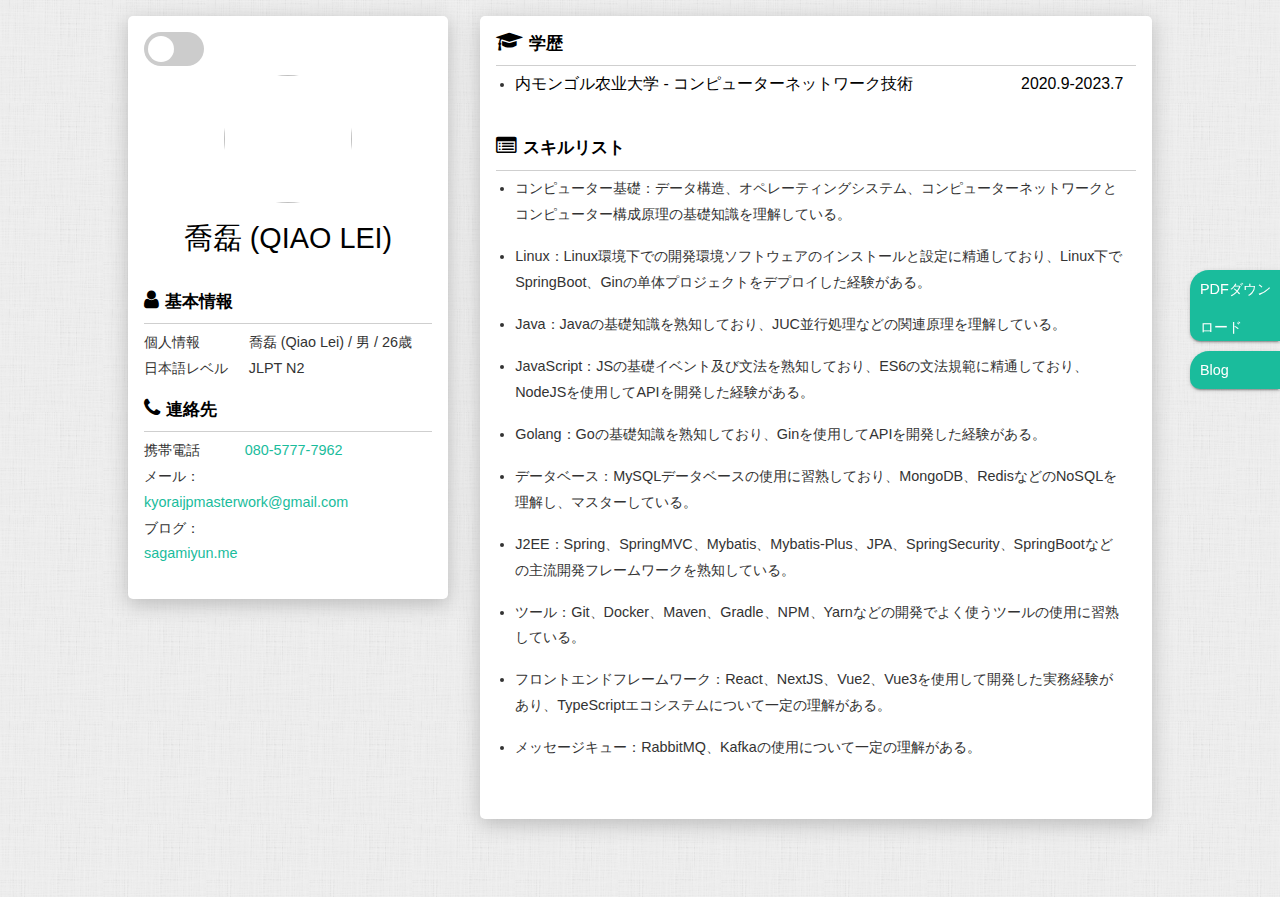
==== index.html @ c4b9f9a9 "honyaku kanryoshimashita futatsu upload" ====
<!DOCTYPE html>
<html lang="ja-JP">
<head>
    <meta http-equiv="Content-Type" content="text/html; charset=UTF-8">

    <meta http-equiv="Content-Type" content="text/html;charset=utf-8">
    <meta http-equiv="Content-Language" contect="ja-JP">
    <meta name="viewport" content="width=device-width, initial-scale=1, user-scalable=no">
    <title>乔磊 (Qiao Lei) の個人履歴</title>
    <meta name="keywords" content="乔磊,砂岩弥云,個人ホームページ,履歴書,qiaolei，乔磊の個人履歴">
    <meta name="description" content="乔磊 (Qiao Lei) の個人履歴">
    <meta name="author" content="乔磊,sagamiyunwork@gmail.com">

    <link rel="shortcuticon" href="https://sagamiyun.cn/upload/2022/01/16434626349846180b28afb52b27ca38af54a1e8e000f28aa-0efc6062929f46db9b13eacee7b49ce8.jpg">
    <meta name="viewport" content="width=device-width, initial-scale=1.0, maximum-scale=1.0, minimum-scale=1.0, user-scalable=no">
    <meta name="apple-mobile-web-app-status-bar-style" content="black">
    <meta name="format-detection" content="email=no">
    <meta name="apple-mobile-web-app-capable" content="yes">
    <meta name="format-detection" content="telephone=no">
    <meta name="renderer" content="webkit">
    <meta name="apple-mobile-web-app-status-bar-style" content="black">
    <meta name="apple-mobile-web-app-title" content="Amaze UI">
    <meta http-equiv="Cache-Control" content="no-cache, no-store, must-revalidate">
    <meta http-equiv="Pragma" content="no-cache">
    <meta http-equiv="Expires" content="0">

    <link rel="shortcut icon" href="https://sagamiyun.cn/upload/2022/01/16434626349846180b28afb52b27ca38af54a1e8e000f28aa-0efc6062929f46db9b13eacee7b49ce8.jpg" type="image/x-icon">
    <link rel="stylesheet" href="./乔磊_files/typo.css">
    <link rel="stylesheet" href="./乔磊_files/font-awesome.min.css">
    <link rel="stylesheet" href="./乔磊_files/index.css">
    <script src="./乔磊_files/push.js.下载"></script><script charset="utf-8" src="./乔磊_files/UrlChangeTracker.js.下载"></script><script src="./乔磊_files/hm.js.下载"></script><script>
        function loading2() {
            document.getElementsByClassName('avatar')[0].style.display = 'block';
            document.getElementsByClassName('loading')[0].style.display = 'none';
        }
    </script>
    <script>
        var _hmt = _hmt || [];
        (function() {
            var hm = document.createElement("script");
            var s = document.getElementsByTagName("script")[0];
            s.parentNode.insertBefore(hm, s);
        })();
    </script>

</head>

<body>

<header class="header"></header>

<article class="container">
    <section class="side" id="side" >

        <label class="switch" style="display: none;" onchange="switchFixed()">
            <script type="text/javaScript">
                function switchFixed() {
                    var value = document.getElementById('side').style.position === 'fixed' ? 'absolute' : 'fixed';
                    document.getElementById('side').style.position = value;
                }
            </script>
            <input id="cb" type="checkbox">
            <span class="slider round"></span>
        </label>
        <style>

            @font-face {
                font-family: 'FontAwesome';
                src: url('./乔磊_files/fonts/fontawesome-webfont.eot?v=4.7.0');
                src: url('./乔磊_files/fonts/fontawesome-webfont.eot?#iefix&v=4.7.0') format('embedded-opentype'), url('./乔磊_files/fonts/fontawesome-webfont.woff2?v=4.7.0') format('woff2'), url('./乔磊_files/fonts/fontawesome-webfont.woff?v=4.7.0') format('woff'), url('./乔磊_files/fonts/fontawesome-webfont.ttf?v=4.7.0') format('truetype'), url('./乔磊_files/fonts/fontawesome-webfont.svg?v=4.7.0#fontawesomeregular') format('svg');
                font-weight: normal;
                font-style: normal;
            }

            .icon{
                font-family: FontAwesome;
            }

            @media (min-width: 750px) {
                .switch {
                    position: relative;
                    display: inline-block !important;
                    width: 60px;
                    height: 34px;
                }

                .switch input {
                    display: none;
                }

                .slider {
                    position: absolute;
                    cursor: pointer;
                    top: 0;
                    left: 0;
                    right: 0;
                    bottom: 0;
                    background-color: #ccc;
                    -webkit-transition: .4s;
                    transition: .4s;
                }

                .slider:before {
                    position: absolute;
                    content: "";
                    height: 26px;
                    width: 26px;
                    left: 4px;
                    bottom: 4px;
                    background-color: white;
                    -webkit-transition: .4s;
                    transition: .4s;
                }

                input:checked + .slider {
                    background-color: #1abc9c;
                }

                input:focus + .slider {
                    box-shadow: 0 0 1px #1abc9c;
                }

                input:checked + .slider:before {
                    -webkit-transform: translateX(26px);
                    -ms-transform: translateX(26px);
                    transform: translateX(26px);
                }

                .slider.round {
                    border-radius: 34px;
                }

                .slider.round:before {
                    border-radius: 50%;
                }
            }
        </style>
        <section class="me">
            <section class="portrait">
                <div class="loading" style="display: none;">
                    <span></span>
                    <span></span>
                    <span></span>
                    <span></span>
                    <span></span>
                </div>
                <img class="avatar" src="https://img.sagamiyun.cn//img/202212170943982.jpg" onload="loading2()" style="display: block;">
            </section>

            <h1 class="name">喬磊 (QIAO LEI)</h1>
            </section>

        <section class="profile info-unit">
            <h2>
                <i class="fa fa-user" aria-hidden="true"></i>基本情報</h2>
            <hr>
            <ul>
                <li>
                    <label>個人情報</label>
                    <span>喬磊 (Qiao Lei) / 男 / 26歳</span>
                </li>
                <li>
                    <label>日本語レベル</label>
                    <span>JLPT N2</span>
                </li>
            </ul>
        </section>

        <section class="contact info-unit">
            <h2>
                <i class="fa fa-phone" aria-hidden="true"></i>連絡先</h2>
            <hr>
            <ul>
                <li><label>携帯電話</label><a href="tel:080-5777-7962" target="_blank">080-5777-7962</a></li>
                <li><label>メール：</label><br><a href="mailto:kyoraijpmasterwork@gmail.com" target="_blank">kyoraijpmasterwork@gmail.com</a></li>
                <li><label>ブログ：</label><br><a href="https://sagamiyun.me/" target="_blank">sagamiyun.me</a></li>
                </ul>
        </section>

        <section class="qrcode info-unit">
            </section>

        </section>

    <section class="main">

        <section class="edu info-unit">
            <h2>
                <i class="fa fa-graduation-cap" aria-hidden="true"></i>学歴</h2>
            <hr>

            <ul>
                <li>
                    <h3>
                        <span>内モンゴル农业大学 - コンピューターネットワーク技術</span>
                        <time>2020.9-2023.7</time>
                    </h3>

                </li>
            </ul>

        </section>
        <br>
        <section class="edu info-unit">
            <h2>
                <i class="fa fa-list-alt" aria-hidden="true"></i>スキルリスト</h2>
            <hr>
            <ul class="info-content">
                <li>コンピューター基礎：データ構造、オペレーティングシステム、コンピューターネットワークとコンピューター構成原理の基礎知識を理解している。</li>
                <li>Linux：Linux環境下での開発環境ソフトウェアのインストールと設定に精通しており、Linux下でSpringBoot、Ginの单体プロジェクトをデプロイした経験がある。</li>
                <li>Java：Javaの基礎知識を熟知しており、JUC並行処理などの関連原理を理解している。</li>
                <li>JavaScript：JSの基礎イベント及び文法を熟知しており、ES6の文法規範に精通しており、NodeJSを使用してAPIを開発した経験がある。</li>
                <li>Golang：Goの基礎知識を熟知しており、Ginを使用してAPIを開発した経験がある。</li>
                <li>データベース：MySQLデータベースの使用に習熟しており、MongoDB、RedisなどのNoSQLを理解し、マスターしている。</li>
                <li>J2EE：Spring、SpringMVC、Mybatis、Mybatis-Plus、JPA、SpringSecurity、SpringBootなどの主流開発フレームワークを熟知している。</li>
                <li>ツール：Git、Docker、Maven、Gradle、NPM、Yarnなどの開発でよく使うツールの使用に習熟している。</li>
                <li>フロントエンドフレームワーク：React、NextJS、Vue2、Vue3を使用して開発した実務経験があり、TypeScriptエコシステムについて一定の理解がある。</li>
                <li>メッセージキュー：RabbitMQ、Kafkaの使用について一定の理解がある。</li>
            </ul>

        </section>

        <br/>

        <!-- <section class="work info-unit">
            <h2>
                <i class="fa fa-shopping-bag" aria-hidden="true"></i>職務経歴</h2>
            <hr/>
            <ul>
                <li>
                    <h3>
                        <span>天津讯雅时空科技有限责任公司</span>
                        <time>2022.6 - 2022.9</time>
                    </h3>
                    <ul class="info-content">
                        Java開発インターンエンジニア
                    </ul>
                </li>

                <li>
                    <h3>
                        <span>内蒙古环之宇科技有限责任公司</span>
                        <time>2023.2 - 2024.6</time>
                    </h3>
                    <ul class="info-content">
                        Java開発エンジニア
                    </ul>
                </li>

            </ul>
        </section> -->


        <!-- <br>

        <section class="project info-unit">
            <h2>
                <i class="fa fa-terminal" aria-hidden="true"></i>プロジェクト経験</h2>
            <hr>
            <ul>
                <li>
                    <h3>
                        <span>太陽光発電レポートプロジェクト</span>
                        <time>2023.2-2023.6</time>
                    </h3>
                    <ul class="info-content">
                        <li>技術スタック：Java（SpringBoot）、Reportico、SmartReal データベース</li>
                        <li>
                            <i class="fa fa-paper-plane-o" aria-hidden="true">
                                実現機能
                            </i>
                            <ul>
                                <li>エネルギー消費トレンドレポート機能の開発：エネルギー消費の時間変化のトレンドを表示し、異常な変動や改善の余地を特定するのに役立ちます。</li>
                                <li>エネルギー消費比率レポート機能の開発：異なるエネルギータイプまたは設備/エリアのエネルギー消費比率を表示し、エネルギー消費量の多いユーザーを特定するのに役立ちます。</li>
                                <li>データクレンジングおよび変換機能の開発：収集されたデータに対して、異常値の除去、欠損値の補完、単位変換などのクレンジング、変換、および標準化を実行します。</li>
                                <li>ネットワークアプリケーションで複数のExcelレポートを効率的に取得し、データ入力効率を向上させ、人的エラーを削減するExcelファイル入力ツールの開発。</li>
                                <li>SmartRealデータベースドキュメントを調査し、SmartRealデータベースがローカルJDBC接続をサポートしていない問題を解決し、C言語でデータを読み取ります。</li>
                                <li>C言語とSpringBoot間のデータ統合方法を調査および検証し、技術的な課題を克服し、安定したデータ統合インフラストラクチャを確立します。</li>
                            </ul>
                            <br/>
                            <i class="fa fa-cogs">
                                応用技術
                            </i>
                            <ul>
                                <li>SpringBoot</li>
                                <li>Mybatis-Plus</li>
                                <li>MySQL</li>
                                <li>React</li>
                                <li>Axios</li>
                                <li>SmartReal</li>
                                <li>Reportico</li>
                            </ul>
                            <br>
                        </li>
                        <ul>
                            <li>プロジェクトの開発とテストを担当</li>
                        </ul>
                    </ul>
                </li>
                <br>

                <li>
                    <h3>
                        <span>政府グリッドプロジェクト</span>
                        <time>2023.5-2023.12</time>
                    </h3>
                    <ul class="info-content">
                        <li>技術スタック：Java（SpringBoot）、JavaScript、API開発</li>
                        <li>
                            <i class="fa fa-paper-plane-o" aria-hidden="true">
                                実現機能
                            </i>
                            <ul>
                                <li>住宅/コミュニティ管理機能の開発：住宅の情報を統計およびログインすると同時に、住宅内の人口情報をログインする</li>
                                <li>データダッシュボードの実現と応用への参加：Eachatとデータ統計インターフェースのクエリを通じて、Geoseverの地図でデータとグラフを視覚化して表示する</li>
                                <li>グリッド担当者プロセス機能の開発：WeChatSmallAPPにログインした情報を、プロセス機能を通じて対応する情報をグリッド担当者の審査に提出し、承認または却下する</li>
                                <li>特別な人口管理機能の開発：犯罪者人口、エイズ人口、管理対象人口などの地域内の表示およびログイン管理を担当する機能</li>
                                <li>フロントエンドプロジェクトでCesiumを使用して、都市部の実際のシーンを再現するために、ネットワーク上に建物の詳細な3Dモデルを表示します。</li>
                                <li>グリッド管理者データをシステムに効率的に登録するためのバッチインポートアプリケーションインターフェースの開発。</li>
                                <li>高徳地図検索アプリケーションインターフェースを組み合わせて、ほぼリアルタイムの地図情報更新を実現するために、地図データを定期的にポーリングする機能を実装します。</li>
                            </ul>
                            <br/>
                            <i class="fa fa-cogs">
                                応用技術
                            </i>
                            <ul>
                                <li>SpringBoot</li>
                                <li>MyBatis-Plus</li>
                                <li>React</li>
                                <li>MySQL</li>
                                <li>WeChatSmallAPP</li>
                                <li>GeoSever</li>
                                <li>Flowable</li>
                                <li>Cesium</li>
                            </ul>
                            <br>
                        </li>
                        <ul>
                            <li>プロジェクトの開発とテストを担当</li>
                        </ul>
                    </ul>
                </li>

                <br>

                <li>
                    <h3>
                        <span>統合AIツール統合プラットフォーム</span>
                        <time>2023.10-2024.4</time>
                    </h3>
                    <ul class="info-content">
                        <li>技術スタック：Golang (Gin)、JavaScript/TypeScript (NextJS)、AITools（Stable Diffusion、ChatGPT、Midjourney）</li>
                        <li>
                            <i class="fa fa-paper-plane-o" aria-hidden="true">
                                実現機能
                            </i>
                            <ul>
                                <li>ユーザー残高およびトークン残高管理機能の開発：残高管理を通じてユーザーが利用可能なトークンを制御および表示する</li>
                                <li>Supervisorを介したリモートStable Diffusion複数のインスタンスの監視と管理の実現</li>
                                <li>オンラインMidjourney画像生成プラットフォームの開発と構築</li>
                                <li>ChatGPT APIトークン管理および配布プラットフォームのデプロイと統合</li>
                                <li>GoAdminとNextJSを使用して、Stable Diffusion ToCプラットフォームの複数のAPIリクエスト、並行処理、およびブロッキングキュー機能を再構築します。</li>
                                <li>、オンラインMidjourney画像生成プラットフォーム、NextChat、Midjourney Webアプリケーションを含む、包括的な人工知能フルスタックプラットフォームを構築します。</li>
                            </ul>
                            <br/>
                            <i class="fa fa-cogs">
                                応用技術
                            </i>
                            <ul>
                                <li>Gin</li>
                                <li>Gorm</li>
                                <li>MySQL</li>
                                <li>Vue3</li>
                                <li>Supervisor</li>
                                <li>NextJS</li>
                                <li>Stable Diffusion</li>
                                <li>ChatGPT</li>
                                <li>Midjourney</li>
                            </ul>
                            <br>
                        </li>
                        <ul>
                            <li>プロジェクトの開発、テスト、およびデプロイを担当</li>
                        </ul>
                    </ul>
                </li>

                <br>

                <li>
                    <h3>
                        <span>ローコードプラットフォーム開発プロジェクト</span>
                        <time>2024.3-2024.6</time>
                    </h3>
                    <ul class="info-content">
                        <li>技術スタック：Java（SpringBoot）、JavaScript/TypeScript（NodeJS）、RabbitMQ</li>
                        <li>
                            <i class="fa fa-paper-plane-o" aria-hidden="true">
                                実現機能
                            </i>
                            <ul>
                                <li>RabbitMQに基づいてメッセージキュー機能を開発：メッセージの公開、購読、および配布を実現する</li>
                                <li>SpringBootとNodeJS相互のクエリインターフェースと対応するインターフェースセキュリティ権限の開発を設計する</li>
                                <li>ローコードプラットフォームの統合インターフェース、一部のアーキテクチャ設計、NodeJSインターフェースの統合を設計する。</li>
                                <li>NodeJSメタデータ構造を設計し、インターフェースモードを通じてERモデルの追加削除機能をSpringBootエンドに公開する</li>
                                <li>NodeJSの基本的なCRUDインターフェーステンプレートを開発し、ERモデルの変更後、クエリ追加インターフェースを更新し、ワイルドカードをマッチングする方法でSpringBootのリクエストをNodeJSエンドにプロキシする</li>
                                <li>ユーザー向けのFlowableプロセスデザイナーと管理機能を開発する</li>
                            </ul>
                            <br/>
                            <i class="fa fa-cogs">
                                応用技術
                            </i>
                            <ul>
                                <li>SpringBoot</li>
                                <li>MySQL</li>
                                <li>RabbitMQ</li>
                                <li>React</li>
                                <li>Sequelize</li>
                                <li>Jest</li>
                                <li>Flowable</li>
                            </ul>
                            <br>
                        </li>
                        <ul>
                            <li>プロジェクトの開発とテストを担当</li>
                        </ul>
                    </ul>
                </li>
            </ul>
        </section> -->
        </section>
    </article>
<aside>
    <ul>
        <li>
            <a href="https://cdn.statically.io/gh/sagamiyun/sagamiyun.github.io/main/sagamiyuncurriculum_vitae.pdf" target="_blank">PDFダウンロード</a>
        </li>
        <li>
            <a href="https://sagamiyun.me/" target="_blank">Blog</a>
        </li>
    </ul>
</aside>

<br>
<br>
<br>

<script src="./乔磊_files/index.js.下载"></script>


</body>
</html>
---- 乔磊_files/typo.css ----
@charset "utf-8";

/* 防止用户自定义背景颜色对网页的影响，添加让用户可以自定义字体 */
html {
  color: #333;
  background: #fff;
  -webkit-text-size-adjust: 100%;
  -ms-text-size-adjust: 100%;
  text-rendering: optimizelegibility;
}

/* 如果你的项目仅支持 IE9+ | Chrome | Firefox 等，推荐在 <html> 中添加 .borderbox 这个 class */
html.borderbox *, html.borderbox *:before, html.borderbox *:after {
  -moz-box-sizing: border-box;
  -webkit-box-sizing: border-box;
  box-sizing: border-box;
}

/* 内外边距通常让各个浏览器样式的表现位置不同 */
body, dl, dt, dd, ul, ol, li, h1, h2, h3, h4, h5, h6, pre, code, form, fieldset, legend, input, textarea, p, blockquote, th, td, hr, button, article, aside, details, figcaption, figure, footer, header, menu, nav, section {
  margin: 0;
  padding: 0;
}

/* 重设 HTML5 标签, IE 需要在 js 中 createElement(TAG) */
article, aside, details, figcaption, figure, footer, header, menu, nav, section {
  display: block;
}

/* HTML5 媒体文件跟 img 保持一致 */
audio, canvas, video {
  display: inline-block;
}

/* 要注意表单元素并不继承父级 font 的问题 */
body, button, input, select, textarea {
  font: 300 1em/1.8 PingFang SC, Lantinghei SC, Microsoft Yahei, Hiragino Sans GB, Microsoft Sans Serif, WenQuanYi Micro Hei, sans-serif;
}

button::-moz-focus-inner,
input::-moz-focus-inner {
  padding: 0;
  border: 0;
}

/* 去掉各Table cell 的边距并让其边重合 */
table {
  border-collapse: collapse;
  border-spacing: 0;
}

/* 去除默认边框 */
fieldset, img {
  border: 0;
}

/* 块/段落引用 */
blockquote {
  position: relative;
  color: #999;
  font-weight: 400;
  border-left: 1px solid #1abc9c;
  padding-left: 1em;
  margin: 1em 3em 1em 2em;
}

@media only screen and ( max-width: 640px ) {
  blockquote {
    margin: 1em 0;
  }
}

/* Firefox 以外，元素没有下划线，需添加 */
acronym, abbr {
  border-bottom: 1px dotted;
  font-variant: normal;
}

/* 添加鼠标问号，进一步确保应用的语义是正确的（要知道，交互他们也有洁癖，如果你不去掉，那得多花点口舌） */
abbr {
  cursor: help;
}

/* 一致的 del 样式 */
del {
  text-decoration: line-through;
}

address, caption, cite, code, dfn, em, th, var {
  font-style: normal;
  font-weight: 400;
}

/* 去掉列表前的标识, li 会继承，大部分网站通常用列表来很多内容，所以应该当去 */
ul, ol {
  list-style: none;
}

/* 对齐是排版最重要的因素, 别让什么都居中 */
caption, th {
  text-align: left;
}

q:before, q:after {
  content: '';
}

/* 统一上标和下标 */
sub, sup {
  font-size: 75%;
  line-height: 0;
  position: relative;
}

:root sub, :root sup {
  vertical-align: baseline; /* for ie9 and other modern browsers */
}

sup {
  top: -0.5em;
}

sub {
  bottom: -0.25em;
}

/* 让链接在 hover 状态下显示下划线 */
a {
  color: #1abc9c;
}

a:hover {
  text-decoration: underline;
}

.typo a {
  border-bottom: 1px solid #1abc9c;
}

.typo a:hover {
  border-bottom-color: #555;
  color: #555;
  text-decoration: none;
}

/* 默认不显示下划线，保持页面简洁 */
ins, a {
  text-decoration: none;
}

/* 专名号：虽然 u 已经重回 html5 Draft，但在所有浏览器中都是可以使用的，
 * 要做到更好，向后兼容的话，添加 class="typo-u" 来显示专名号
 * 关于 <u> 标签：http://www.whatwg.org/specs/web-apps/current-work/multipage/text-level-semantics.html#the-u-element
 * 被放弃的是 4，之前一直搞错 http://www.w3.org/TR/html401/appendix/changes.html#idx-deprecated
 * 一篇关于 <u> 标签的很好文章：http://html5doctor.com/u-element/
 */
u, .typo-u {
  text-decoration: underline;
}

/* 标记，类似于手写的荧光笔的作用 */
mark {
  background: #fffdd1;
  border-bottom: 1px solid #ffedce;
  padding: 2px;
  margin: 0 5px;
}

/* 代码片断 */
pre, code, pre tt {
  font-family: Courier, 'Courier New', monospace;
}

pre {
  background: #f8f8f8;
  border: 1px solid #ddd;
  padding: 1em 1.5em;
  display: block;
  -webkit-overflow-scrolling: touch;
}

/* 一致化 horizontal rule */
hr {
  border: none;
  border-bottom: 1px solid #cfcfcf;
  margin-bottom: 0.8em;
  height: 10px;
}

/* 底部印刷体、版本等标记 */
small, .typo-small,
  /* 图片说明 */
figcaption {
  font-size: 0.9em;
  color: #888;
}

strong, b {
  font-weight: bold;
  color: #000;
}

/* 可拖动文件添加拖动手势 */
[draggable] {
  cursor: move;
}

.clearfix:before, .clearfix:after {
  content: "";
  display: table;
}

.clearfix:after {
  clear: both;
}

.clearfix {
  zoom: 1;
}

/* 强制文本换行 */
.textwrap, .textwrap td, .textwrap th {
  word-wrap: break-word;
  word-break: break-all;
}

.textwrap-table {
  table-layout: fixed;
}

/* 提供 serif 版本的字体设置: iOS 下中文自动 fallback 到 sans-serif */
.serif {
  font-family: Palatino, Optima, Georgia, serif;
}

/* 保证块/段落之间的空白隔行 */
.typo p, .typo pre, .typo ul, .typo ol, .typo dl, .typo form, .typo hr, .typo table,
.typo-p, .typo-pre, .typo-ul, .typo-ol, .typo-dl, .typo-form, .typo-hr, .typo-table, blockquote {
  margin-bottom: 1.2em
}

h1, h2, h3, h4, h5, h6 {
  font-family: PingFang SC, Verdana, Helvetica Neue, Microsoft Yahei, Hiragino Sans GB, Microsoft Sans Serif, WenQuanYi Micro Hei, sans-serif;
  font-weight: 100;
  color: #000;
  line-height: 1.35;
}

/* 标题应该更贴紧内容，并与其他块区分，margin 值要相应做优化 */
.typo h1, .typo h2, .typo h3, .typo h4, .typo h5, .typo h6,
.typo-h1, .typo-h2, .typo-h3, .typo-h4, .typo-h5, .typo-h6 {
  margin-top: 1.2em;
  margin-bottom: 0.6em;
  line-height: 1.35;
}

.typo h1, .typo-h1 {
  font-size: 2em;
}

.typo h2, .typo-h2 {
  font-size: 1.8em;
}

.typo h3, .typo-h3 {
  font-size: 1.6em;
}

.typo h4, .typo-h4 {
  font-size: 1.4em;
}

.typo h5, .typo h6, .typo-h5, .typo-h6 {
  font-size: 1.2em;
}

/* 在文章中，应该还原 ul 和 ol 的样式 */
.typo ul, .typo-ul {
  margin-left: 1.3em;
  list-style: disc;
}

.typo ol, .typo-ol {
  list-style: decimal;
  margin-left: 1.9em;
}

.typo li ul, .typo li ol, .typo-ul ul, .typo-ul ol, .typo-ol ul, .typo-ol ol {
  margin-bottom: 0.8em;
  margin-left: 2em;
}

.typo li ul, .typo-ul ul, .typo-ol ul {
  list-style: circle;
}

/* 同 ul/ol，在文章中应用 table 基本格式 */
.typo table th, .typo table td, .typo-table th, .typo-table td, .typo table caption {
  border: 1px solid #ddd;
  padding: 0.5em 1em;
  color: #666;
}

.typo table th, .typo-table th {
  background: #fbfbfb;
}

.typo table thead th, .typo-table thead th {
  background: #f1f1f1;
}

.typo table caption {
  border-bottom: none;
}

/* 去除 webkit 中 input 和 textarea 的默认样式  */
.typo-input, .typo-textarea {
  -webkit-appearance: none;
  border-radius: 0;
}

.typo-em, .typo em, legend, caption {
  color: #000;
  font-weight: inherit;
}

/* 着重号，只能在少量（少于100个字符）且全是全角字符的情况下使用 */
.typo-em {
  position: relative;
}

.typo-em:after {
  position: absolute;
  top: 0.65em;
  left: 0;
  width: 100%;
  overflow: hidden;
  white-space: nowrap;
  content: "・・・・・・・・・・・・・・・・・・・・・・・・・・・・・・・・・・・・・・・・・・・・・・・・・・・・・・・・・・・・・・・・・・・・・・・・・・・・・・・・・・・・・・・・・・・・・・・・・・・・";
}

/* Responsive images */
.typo img {
  max-width: 100%;
}
---- 乔磊_files/index.css ----
@charset "UTF-8";
/* -------------------------------------------------
 * 公共部分
 * ------------------------------------------------- */
body {
  background: #e5e5e5 url(./background.png);
  width: 100%;
  height: auto;
  overflow-x: hidden;
  padding: 1rem 10%;
  padding-bottom: 0;
  box-sizing: border-box;
  font-size: .9em; }
  body .fa {
    margin-right: .3em; }
  body .info-unit {
    margin-bottom: 1rem; }
    body .info-unit h2 {
      font-weight: 700; }
    body .info-unit h3 {
      font-weight: 300; }

/* -------------------------------------------------
 * 头部部分
 * ------------------------------------------------- */
.header {
  display: none; }

/* -------------------------------------------------
 * 主体部分
 * ------------------------------------------------- */
.container .side {
  position: absolute;
  width: 20rem;
  background: #fff;
  border-radius: 5px;
  box-shadow: 0 5px 20px #bbb;
  box-sizing: border-box;
  padding: 1rem; }
  .container .side .me {
    text-align: center;
    margin-bottom: 2rem; }
    .container .side .me .portrait {
      margin: 0 auto;
      margin-bottom: 1rem;
      width: 8rem;
      height: 8rem;
      overflow: hidden;
      position: relative; }
      .container .side .me .portrait .loading {
        position: absolute;
        top: 50%;
        transform: translateY(-50%);
        width: 8rem;
        height: 4rem;
        margin: 0 auto; }
      .container .side .me .portrait .loading span {
        display: inline-block;
        width: 8px;
        height: 100%;
        border-radius: 4px;
        background: lightgreen;
        -webkit-animation: load 1s ease infinite; }
@-webkit-keyframes load {
  0%,100% {
    height: 3rem;
    margin: .5rem 0;
    background: lightblue; }
  50% {
    height: 1rem;
    margin: 1.5rem 0;
    background: lightgreen; } }
@keyframes {
  0%,100% {
    height: 3rem;
    margin: .5rem 0;
    background: lightblue; }
  50% {
    height: 1rem;
    margin: 1.5rem 0;
    background: lightgreen; } }
      .container .side .me .portrait .loading span:nth-child(2) {
        -webkit-animation-delay: 0.2s; }
      .container .side .me .portrait .loading span:nth-child(3) {
        -webkit-animation-delay: 0.4s; }
      .container .side .me .portrait .loading span:nth-child(4) {
        -webkit-animation-delay: 0.6s; }
      .container .side .me .portrait .loading span:nth-child(5) {
        -webkit-animation-delay: 0.8s; }
      .container .side .me .portrait img {
        display: none;
        width: 8rem;
        height: 8rem;
        border-radius: 50%; }
  .container .side .info-unit ul li label {
    display: inline-block;
    width: 35%; }
  .container .side .info-unit ul li span {
    display: inline-block;
    vertical-align: top;
    width: 60%; }
.container .main {
  position: relative;
  margin-left: 22rem;
  background: #fff;
  border-radius: 5px;
  box-shadow: 0 5px 20px #bbb;
  box-sizing: border-box;
  padding: 1rem; }
  .container .main .info-unit ul {
    box-sizing: border-box;
    padding-left: 1.2rem;
    padding-right: 0.8rem; }
    .container .main .info-unit ul li {
      margin-bottom: 1rem;
      list-style: disc; }
      .container .main .info-unit ul li h3 .link {
        font-size: .5rem;
        border: 1px solid #4db6ac;
        padding: 1px 3px;
        -webkit-border-radius: 5px;
        border-radius: 5px;
        margin-left: .5rem; }
      .container .main .info-unit ul li h3 time {
        text-align: right;
        float: right; }
      .container .main .info-unit ul li .info-content li {
        list-style: circle;
        margin: 0; }
      .container .main .info-unit ul li .info-content .fa {
        font-size: 1em; }

/* -------------------------------------------------
 * 文档底部
 * ------------------------------------------------- */
.footer {
  width: 100%;
  margin-top: 1rem;
  height: 2rem; }
  .footer p {
    line-height: 2rem;
    text-align: center;
    font-size: 0.8rem; }

/* -------------------------------------------------
 * 自定义部分
 * ------------------------------------------------- */
.fa {
  font-size: 1.2em; }

h2 {
  font-size: 1.2em; }

h3 {
  font-size: 1.1em; }

hr {
  margin-bottom: .4em; }

aside {
  position: fixed;
  right: 0;
  top: 30%;
  z-index: 2; }
  aside ul li {
    margin-bottom: 10px;
    -webkit-border-radius: 10px 0 0 10px;
    border-radius: 19px 0 0 10px;
    -webkit-box-shadow: 0 2px 2px 0 rgba(0, 0, 0, 0.14), 0 3px 1px -2px rgba(0, 0, 0, 0.2), 0 1px 5px 0 rgba(0, 0, 0, 0.12);
    box-shadow: 0 2px 2px 0 rgba(0, 0, 0, 0.14), 0 3px 1px -2px rgba(0, 0, 0, 0.2), 0 1px 5px 0 rgba(0, 0, 0, 0.12);
    background: #1abc9c; }
    aside ul li a {
      display: inline-block;
      width: 80px;
      height: 38px;
      line-height: 38px;
      padding-left: 10px;
      color: #fff; }

progress {
  background-color: #f6f6f6;
  display: inline;
  /*width: 195px;*/
  height: 1em; }

progress::-webkit-progress-bar {
  background-color: #e0eaf0; }

progress::-webkit-progress-value {
  background-color: #1abc9c; }

progress::-moz-progress-bar {
  background-color: #e0eaf0; }

progress::-moz-progress-value {
  background-color: #708d9b; }

.progress-list {
  line-height: 2; }

mark {
  background: rgba(232, 232, 232, 0.8); }

@media screen and (max-width: 1169px) {
  .container .info-unit h3 span {
    display: block; }

  .container .info-unit h3 span.link {
    display: inline; }

  .container .project h3 span {
    display: inline; }

  .container .project h3 time {
    display: block; }

  .container .main .info-unit ul li h3 time {
    float: none;
    text-align: left; } }
@media screen and (max-width: 1034px) {
  body {
    padding: 1rem 3%; } }
@media screen and (max-width: 	750px) {
  .container .side {
    position: static;
    width: 95%;
    margin: 0 auto; }

  .container .main {
    position: static;
    margin-left: 0;
    width: 95%;
    margin: 0 auto;
    margin-top: 1.5rem; }

  #nav-m {
    display: none;
    position: fixed;
    width: 28px;
    height: 28px;
    right: 10px;
    bottom: 20px;
    box-shadow: 0 5px 20px #bbb;
    border-radius: 50%; }

  #nav-m svg {
    width: 28px;
    height: 28px; }

  aside {
    display: none; } }

#footer {
  -moz-align-self: -moz-flex-end;
  -webkit-align-self: -webkit-flex-end;
  -ms-align-self: -ms-flex-end;
  align-self: flex-end;
  width: 100%;
  padding: 1.5em 0 0 0;
  color: rgba(64, 64, 64, 0.75);
  cursor: default;
  text-align: center;
}

#footer .copyright {
  margin: 0;
  padding: 0;
  font-size: 0.9em;
  list-style: none;
}

#footer .copyright li {
  display: inline-block;
  margin: 0 0 0 0.45em;
  padding: 0 0 0 0.85em;
  border-left: solid 1px rgba(255, 255, 255, 0.5);
  line-height: 1;
}

#footer .copyright li:first-child {
  border-left: 0;
}

/*# sourceMappingURL=index.css.map */
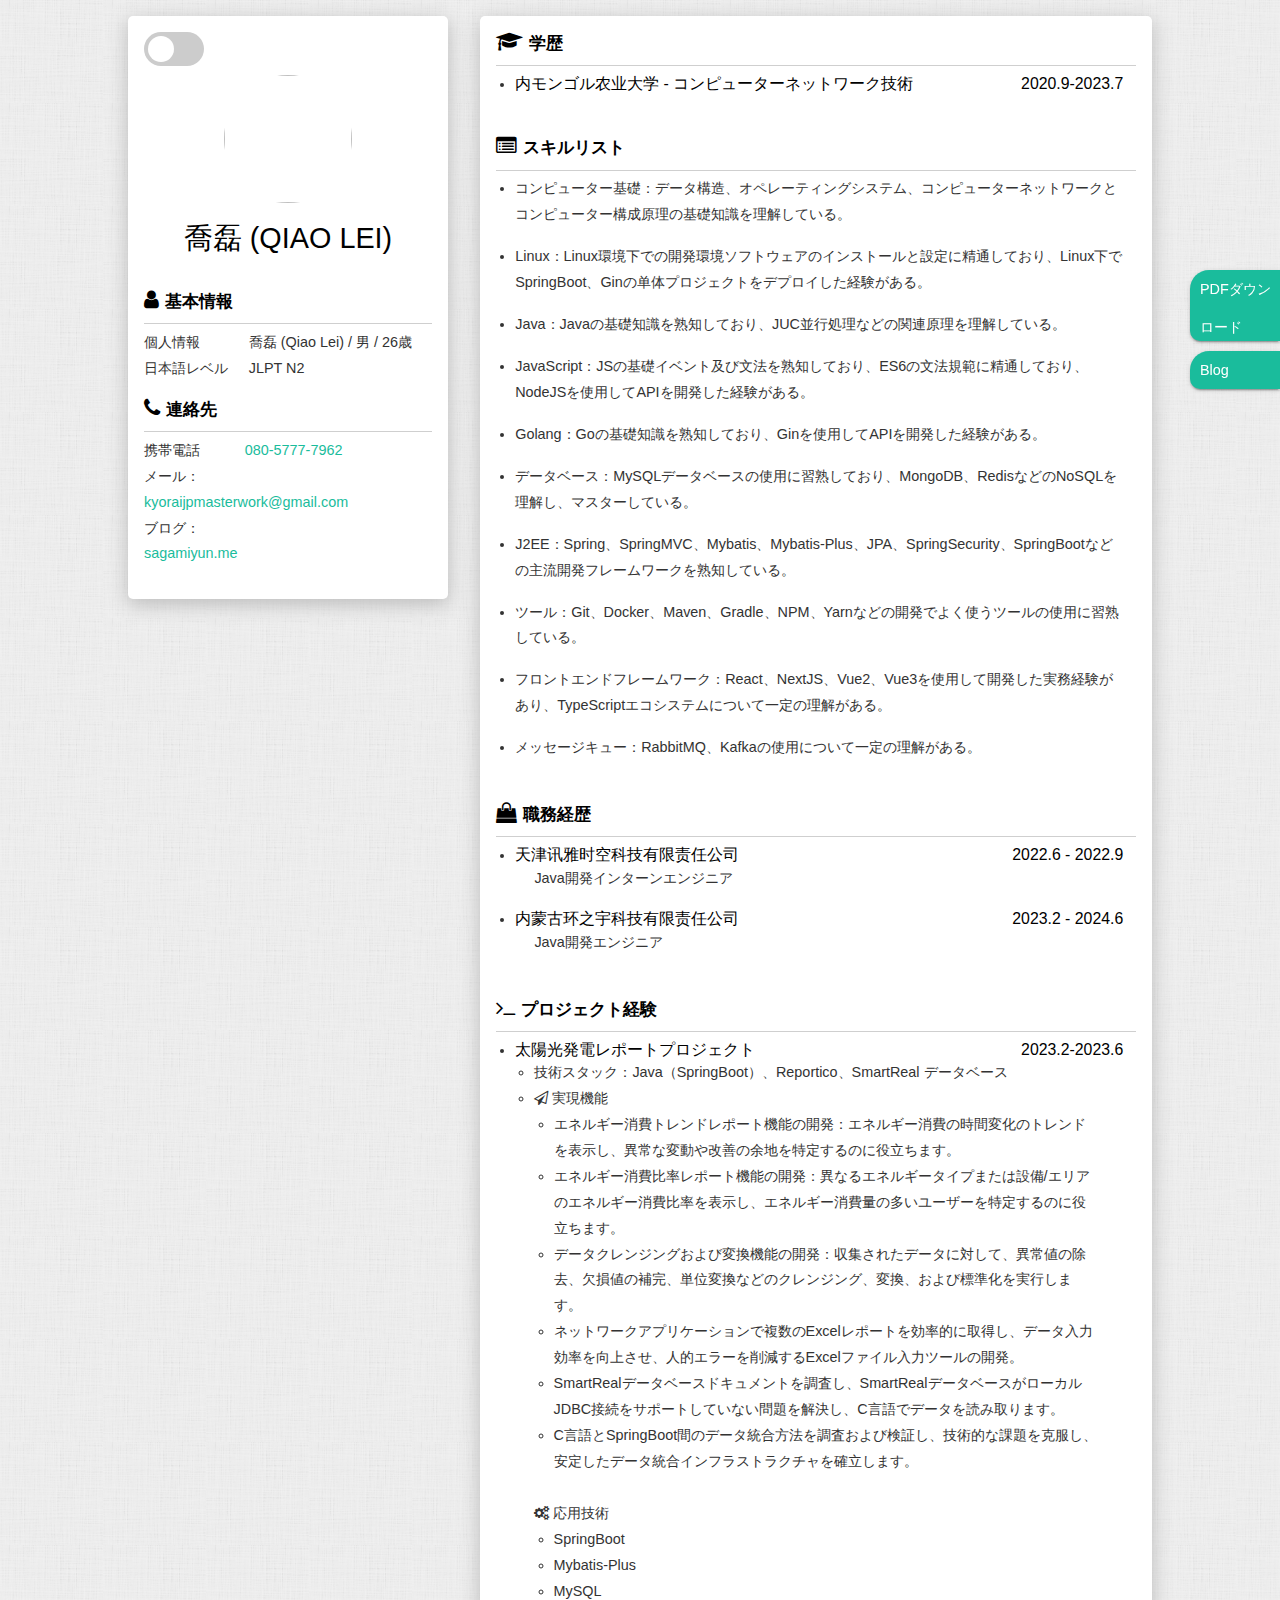
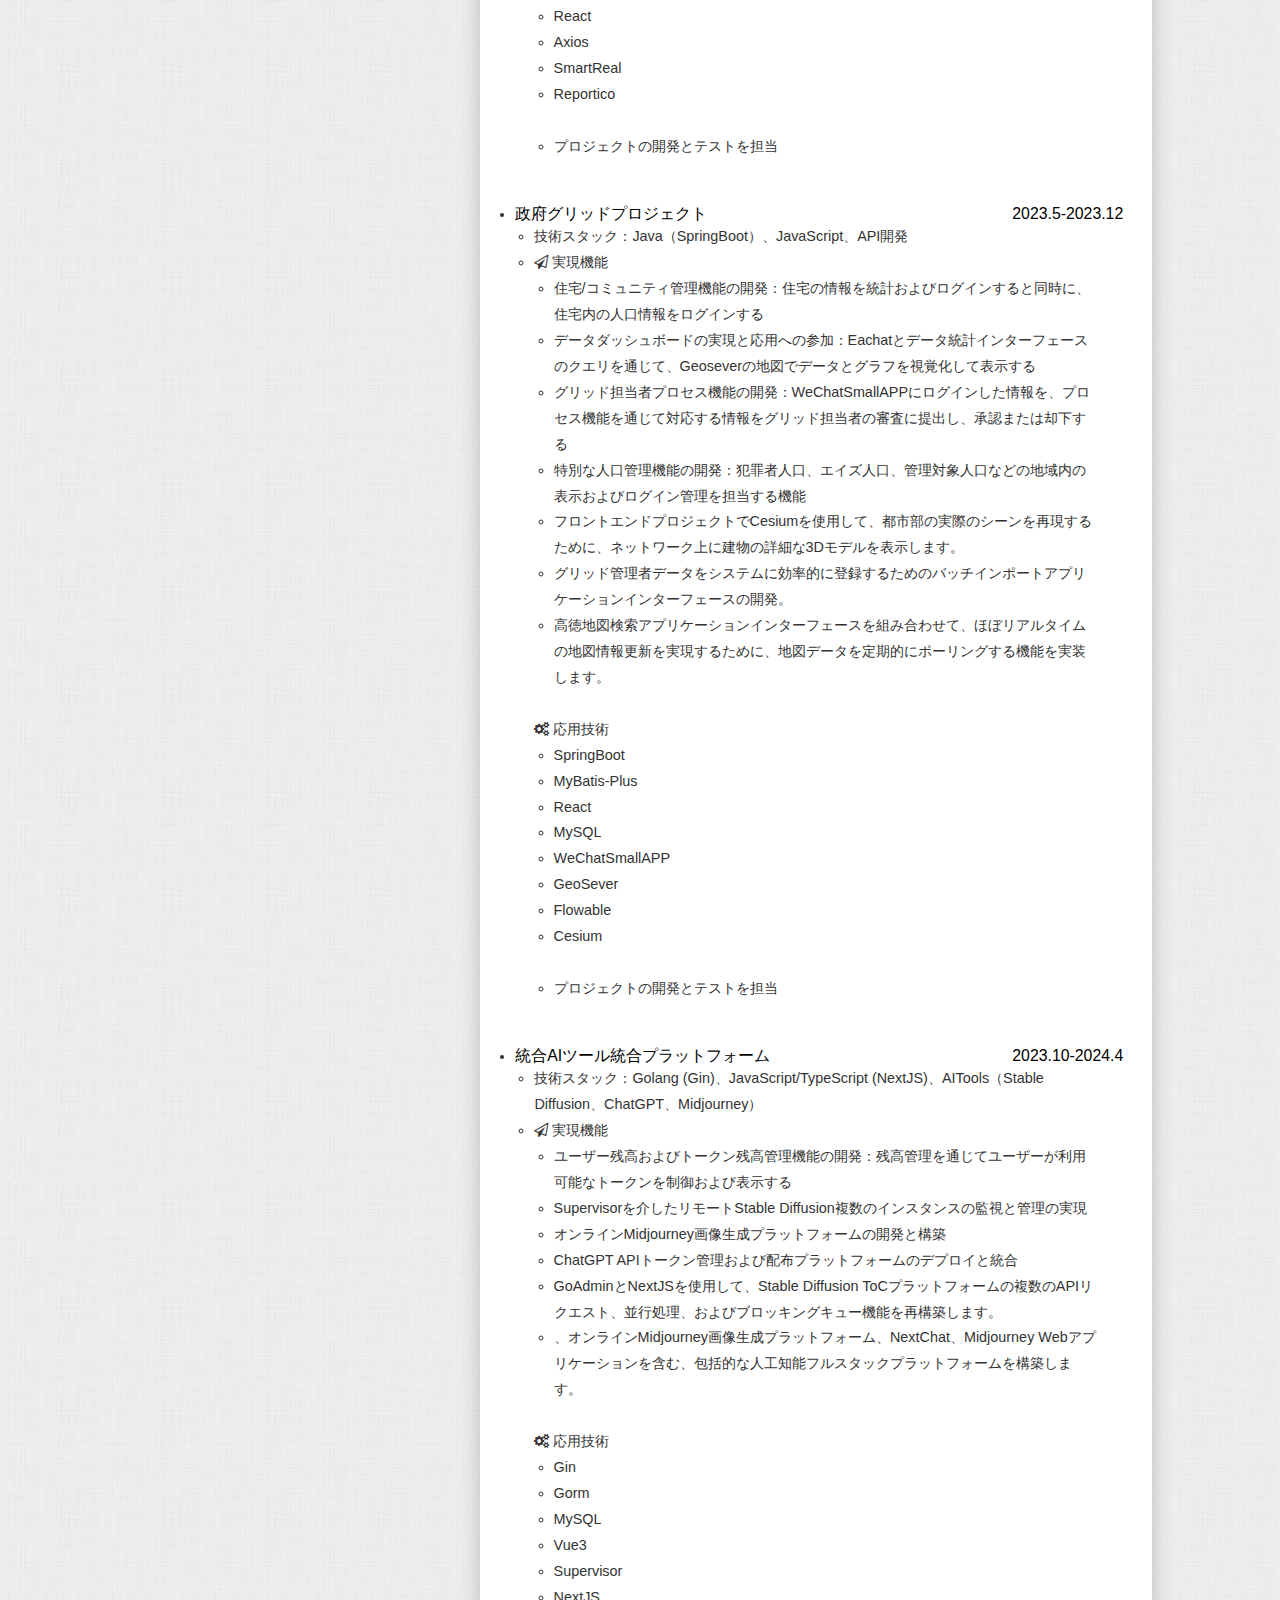
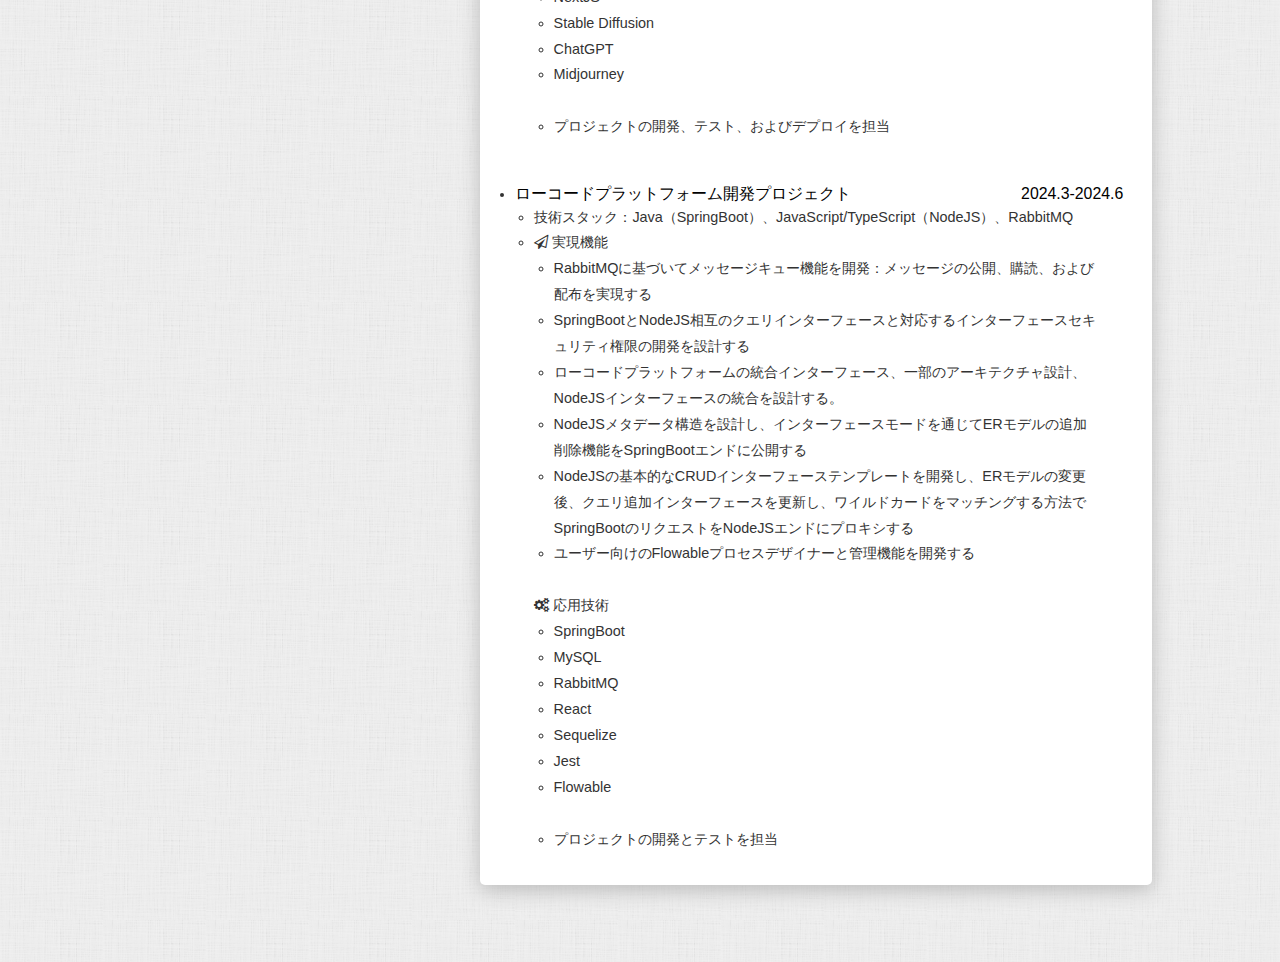
==== commit c93a630d: "moyito update resume" ====
--- a/index.html
+++ b/index.html
@@ -222,7 +222,7 @@
 
         <br/>
 
-        <!-- <section class="work info-unit">
+        <section class="work info-unit">
             <h2>
                 <i class="fa fa-shopping-bag" aria-hidden="true"></i>職務経歴</h2>
             <hr/>
@@ -248,10 +248,10 @@
                 </li>
 
             </ul>
-        </section> -->
-
-
-        <!-- <br>
+        </section>
+
+
+        <br>
 
         <section class="project info-unit">
             <h2>
@@ -427,9 +427,8 @@
                     </ul>
                 </li>
             </ul>
-        </section> -->
-        </section>
-    </article>
+        </section>
+        </section></article>
 <aside>
     <ul>
         <li>
